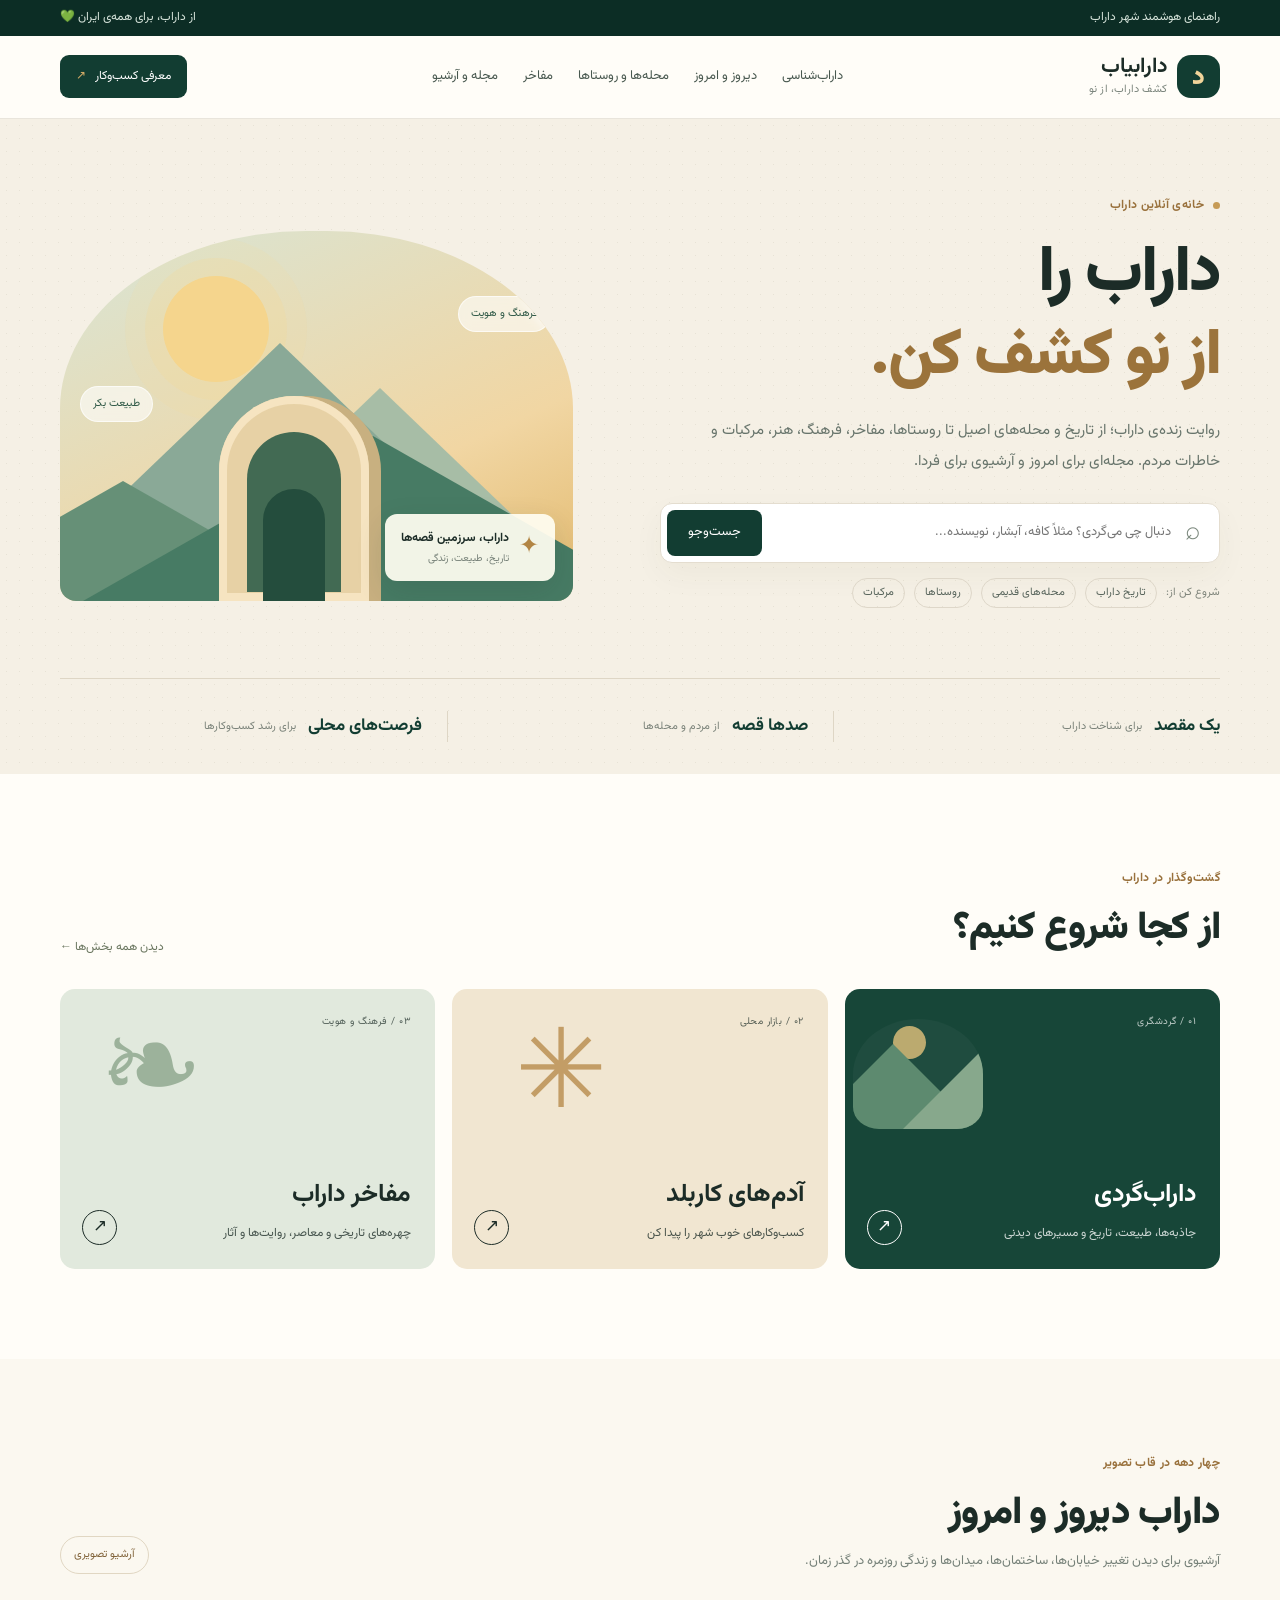
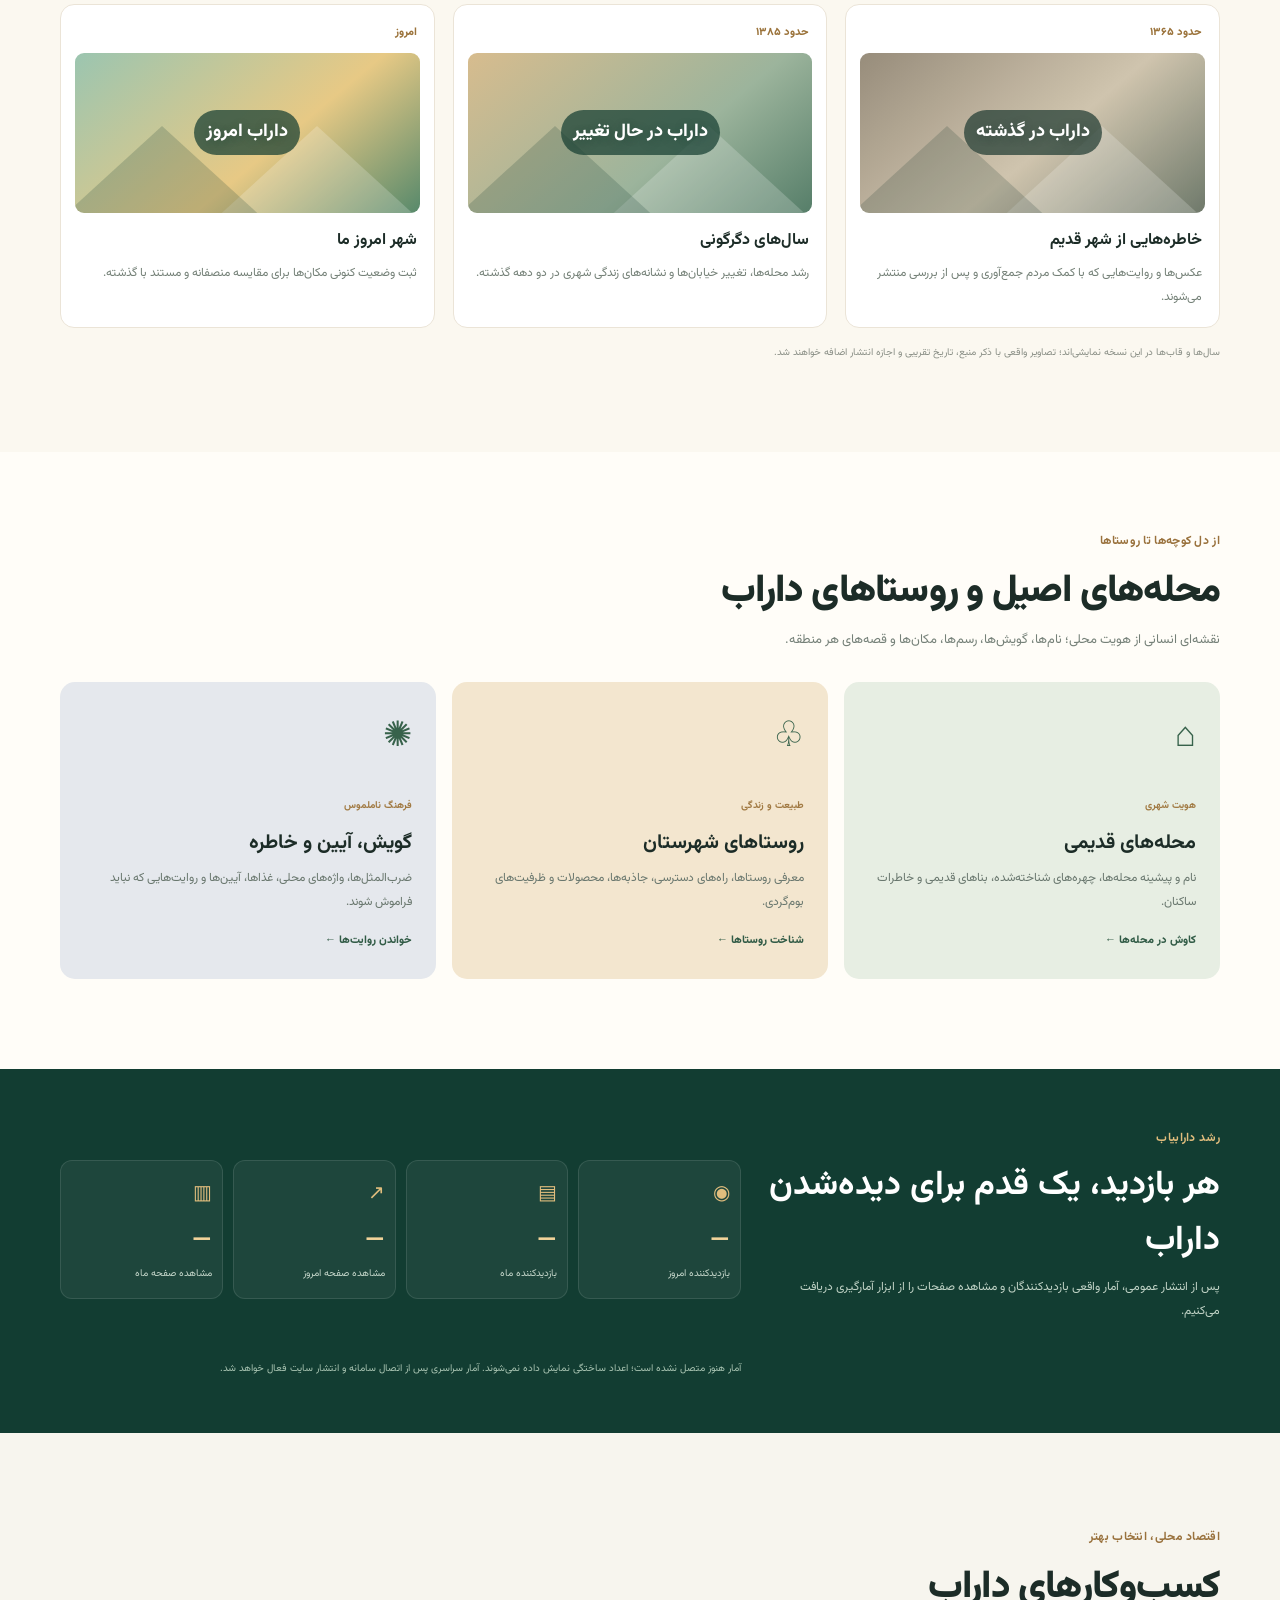
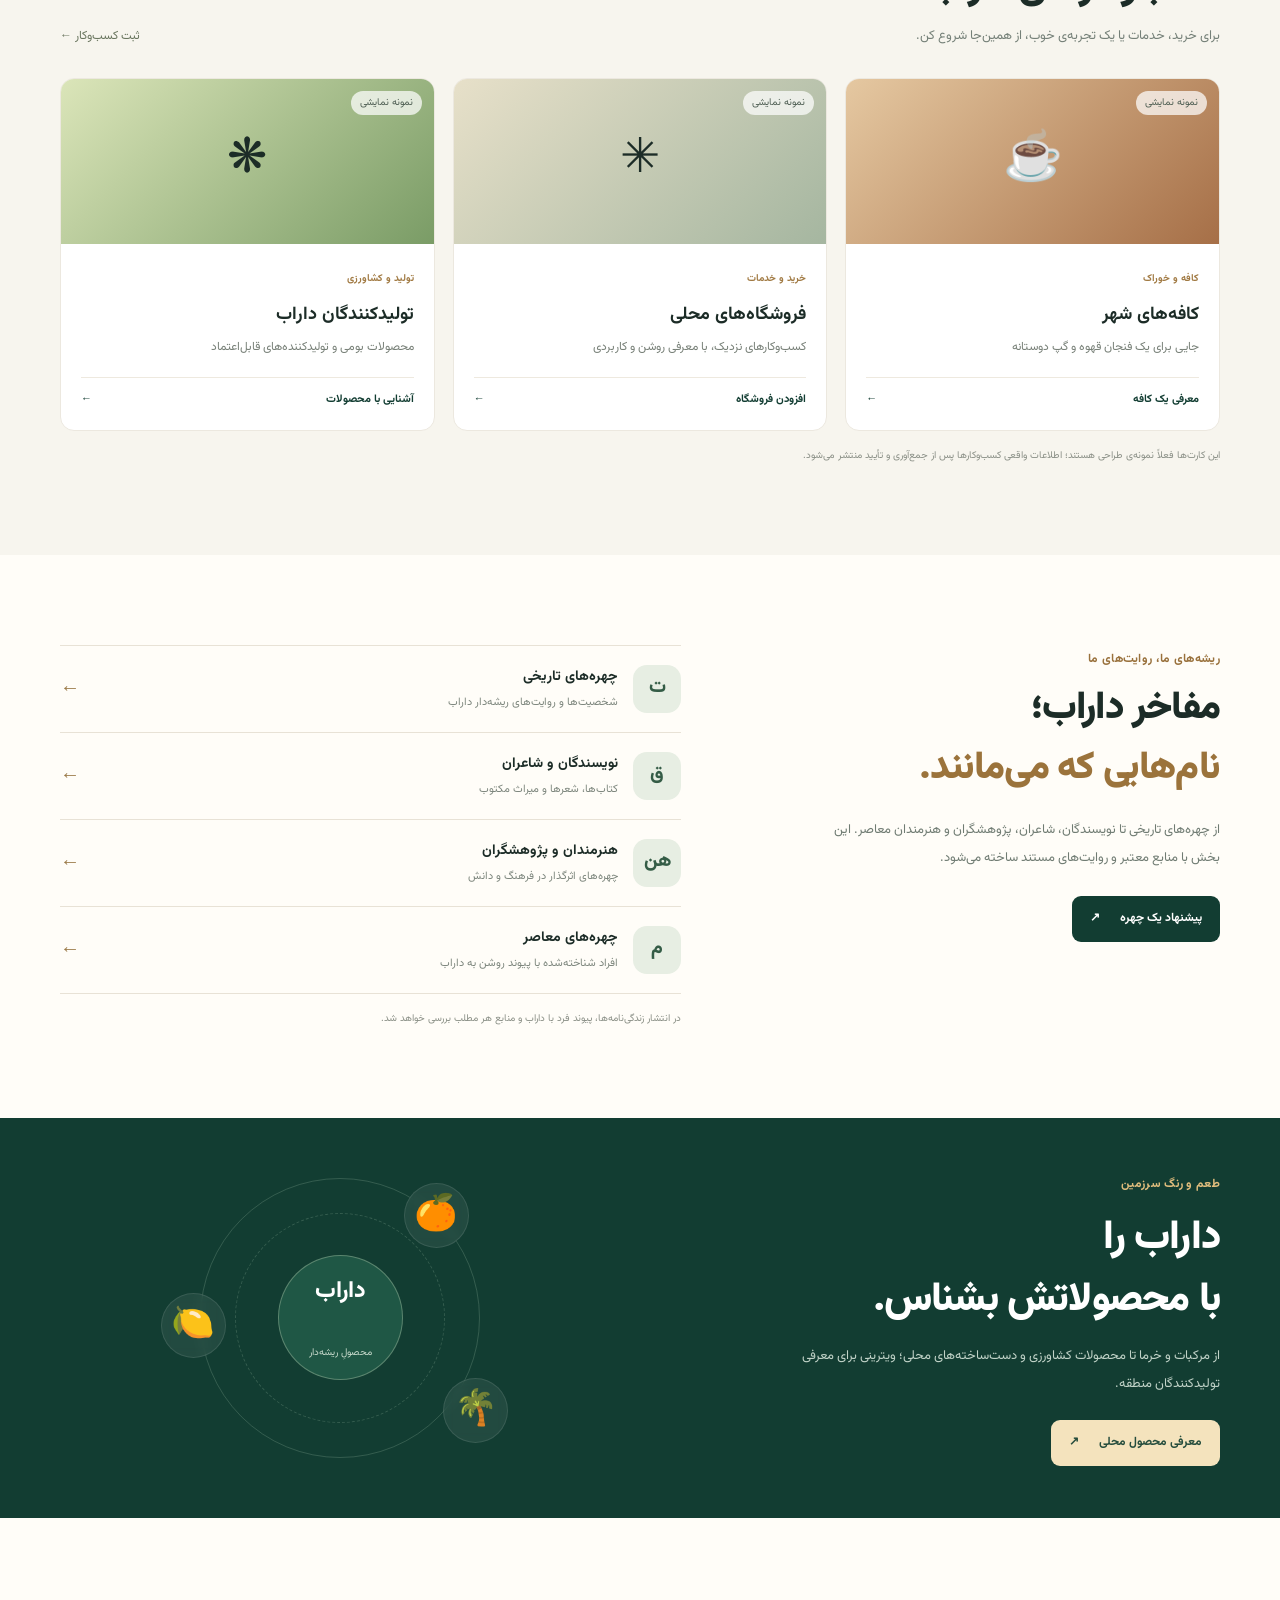
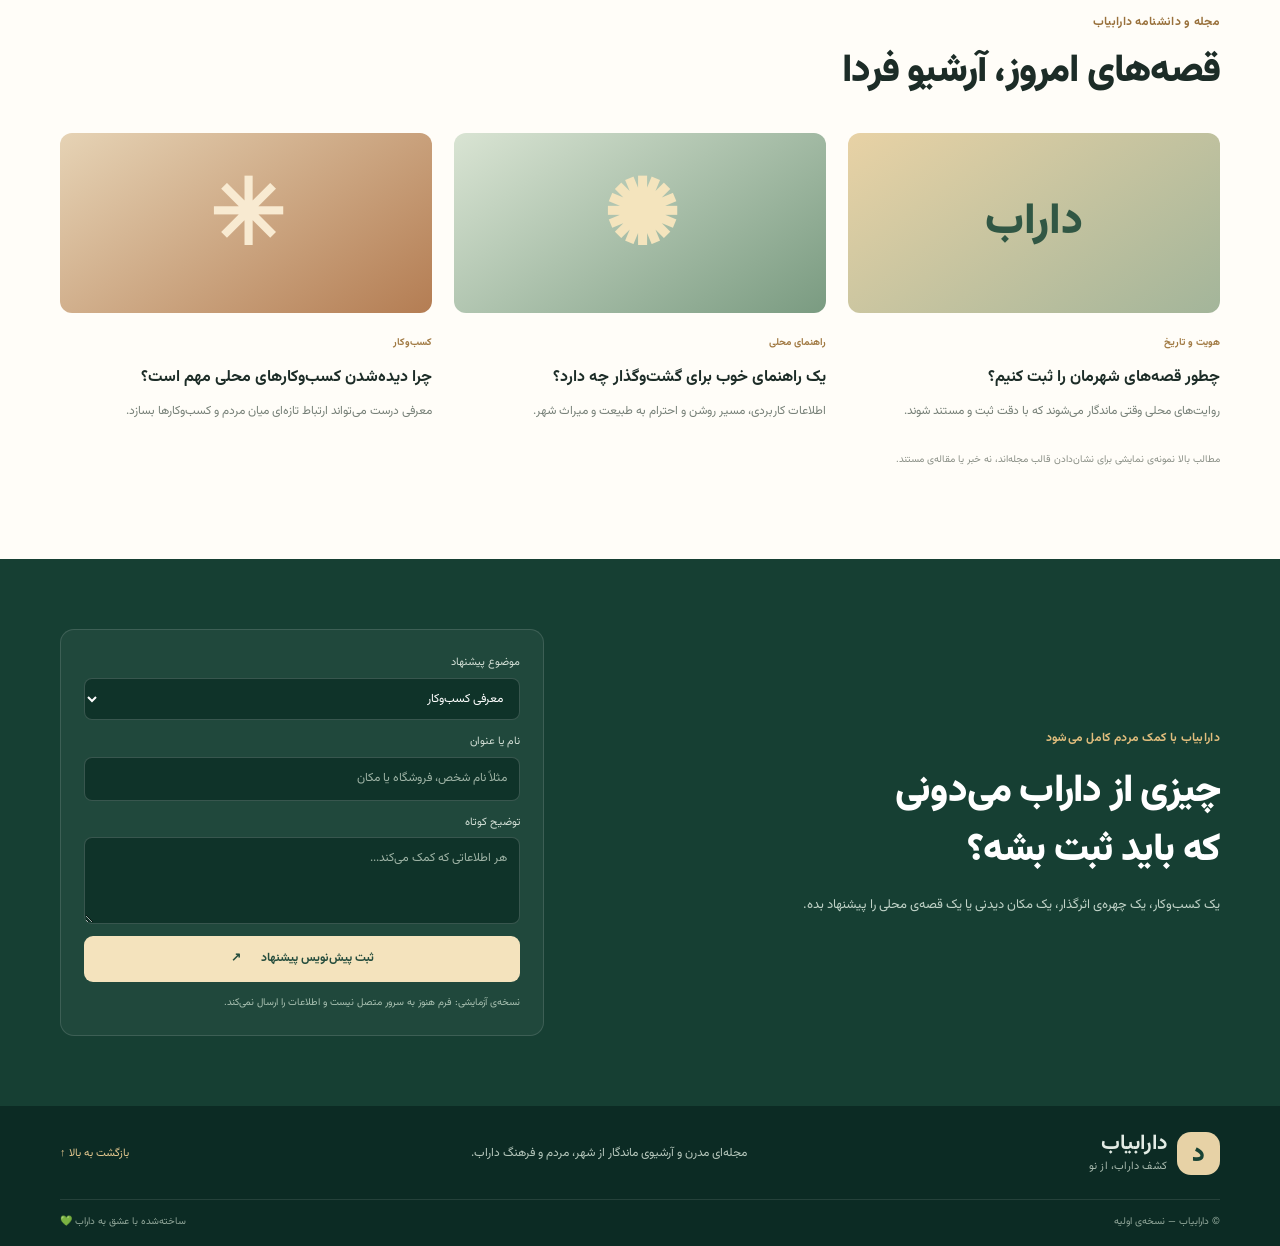
==== index.html @ 22b90865 "Add files via upload" ====
<!doctype html>
<html lang="fa" dir="rtl">
<head>
  <meta charset="utf-8">
  <meta name="viewport" content="width=device-width, initial-scale=1">
  <meta name="theme-color" content="#123d32">
  <meta name="description" content="دارابیاب؛ مجله مدرن و دانشنامه زنده داراب، از تاریخ و محله‌های اصیل تا روستاها، مفاخر، فرهنگ، هنر و محصولات محلی">
  <title>دارابیاب | کشف داراب، از نو</title>
  <link rel="stylesheet" href="styles.css">
</head>
<body>
  <div class="topline"><div class="container topline-inner"><span>راهنمای هوشمند شهر داراب</span><span>از داراب، برای همه‌ی ایران 💚</span></div></div>
  <header class="header">
    <div class="container nav">
      <a class="brand" href="#" aria-label="دارابیاب صفحه اصلی"><span class="brand-mark">د</span><span><b>دارابیاب</b><small>کشف داراب، از نو</small></span></a>
      <button class="menu-toggle" id="menuToggle" aria-label="باز کردن منو">☰</button>
      <nav id="mainNav"><a href="#discover">داراب‌شناسی</a><a href="#history">دیروز و امروز</a><a href="#neighborhoods">محله‌ها و روستاها</a><a href="#figures">مفاخر</a><a href="#magazine">مجله و آرشیو</a></nav>
      <a class="nav-cta" href="#submit">معرفی کسب‌وکار <span>↗</span></a>
    </div>
  </header>

  <main>
    <section class="hero">
      <div class="hero-pattern"></div>
      <div class="container hero-grid">
        <div class="hero-copy">
          <div class="eyebrow"><span class="eyebrow-dot"></span> خانه‌ی آنلاین داراب</div>
          <h1>داراب را<br><em>از نو کشف کن.</em></h1>
          <p class="hero-text">روایت زنده‌ی داراب؛ از تاریخ و محله‌های اصیل تا روستاها، مفاخر، فرهنگ، هنر، مرکبات و خاطرات مردم. مجله‌ای برای امروز و آرشیوی برای فردا.</p>
          <form class="search" id="searchForm">
            <span class="search-icon">⌕</span>
            <input id="searchInput" type="search" placeholder="دنبال چی می‌گردی؟ مثلاً کافه، آبشار، نویسنده..." aria-label="جست‌وجو در دارابیاب">
            <button type="submit">جست‌وجو</button>
          </form>
          <div class="hero-tags"><span>شروع کن از:</span><button data-search="تاریخ">تاریخ داراب</button><button data-search="محله">محله‌های قدیمی</button><button data-search="روستا">روستاها</button><button data-search="مرکبات">مرکبات</button></div>
        </div>
        <div class="hero-art" aria-label="تصویرسازی الهام‌گرفته از طبیعت و معماری داراب">
          <div class="sun"></div><div class="mountain mountain-back"></div><div class="mountain mountain-front"></div>
          <div class="arch"><div class="arch-inner"></div></div>
          <div class="art-label"><span class="label-icon">✦</span><span><b>داراب، سرزمین قصه‌ها</b><small>تاریخ، طبیعت، زندگی</small></span></div>
          <span class="floating f1">فرهنگ و هویت</span><span class="floating f2">طبیعت بکر</span>
        </div>
      </div>
      <div class="container stats">
        <div><b>یک مقصد</b><span>برای شناخت داراب</span></div><div><b>صدها قصه</b><span>از مردم و محله‌ها</span></div><div><b>فرصت‌های محلی</b><span>برای رشد کسب‌وکارها</span></div>
      </div>
    </section>

    <section class="section container" id="discover">
      <div class="section-head"><div><span class="kicker">گشت‌وگذار در داراب</span><h2>از کجا شروع کنیم؟</h2></div><a class="text-link" href="#magazine">دیدن همه بخش‌ها ←</a></div>
      <div class="feature-grid">
        <a class="feature feature-dark" href="#discover"><span class="feature-number">۰۱ / گردشگری</span><div><h3>داراب‌گردی</h3><p>جاذبه‌ها، طبیعت، تاریخ و مسیرهای دیدنی</p><span class="round-arrow">↗</span></div><div class="feature-visual landscape"><span class="sun-mini"></span><i></i><b></b></div></a>
        <a class="feature feature-cream" href="#businesses"><span class="feature-number">۰۲ / بازار محلی</span><div><h3>آدم‌های کاربلد</h3><p>کسب‌وکارهای خوب شهر را پیدا کن</p><span class="round-arrow">↗</span></div><div class="feature-visual shop-visual">✳</div></a>
        <a class="feature feature-sage" href="#figures"><span class="feature-number">۰۳ / فرهنگ و هویت</span><div><h3>مفاخر داراب</h3><p>چهره‌های تاریخی و معاصر، روایت‌ها و آثار</p><span class="round-arrow">↗</span></div><div class="feature-visual book-visual">❧</div></a>
      </div>
    </section>

    <section class="section archive-section" id="history">
      <div class="container">
        <div class="section-head"><div><span class="kicker">چهار دهه در قاب تصویر</span><h2>داراب دیروز و امروز</h2><p class="section-desc">آرشیوی برای دیدن تغییر خیابان‌ها، ساختمان‌ها، میدان‌ها و زندگی روزمره در گذر زمان.</p></div><span class="archive-chip">آرشیو تصویری</span></div>
        <div class="timeline-grid">
          <article class="timeline-card"><div class="timeline-year">حدود ۱۳۶۵</div><div class="timeline-visual old-view"><span>داراب در گذشته</span></div><h3>خاطره‌هایی از شهر قدیم</h3><p>عکس‌ها و روایت‌هایی که با کمک مردم جمع‌آوری و پس از بررسی منتشر می‌شوند.</p></article>
          <article class="timeline-card"><div class="timeline-year">حدود ۱۳۸۵</div><div class="timeline-visual middle-view"><span>داراب در حال تغییر</span></div><h3>سال‌های دگرگونی</h3><p>رشد محله‌ها، تغییر خیابان‌ها و نشانه‌های زندگی شهری در دو دهه گذشته.</p></article>
          <article class="timeline-card"><div class="timeline-year">امروز</div><div class="timeline-visual now-view"><span>داراب امروز</span></div><h3>شهر امروز ما</h3><p>ثبت وضعیت کنونی مکان‌ها برای مقایسه منصفانه و مستند با گذشته.</p></article>
        </div>
        <p class="notice">سال‌ها و قاب‌ها در این نسخه نمایشی‌اند؛ تصاویر واقعی با ذکر منبع، تاریخ تقریبی و اجازه انتشار اضافه خواهند شد.</p>
      </div>
    </section>

    <section class="section container places-section" id="neighborhoods">
      <div class="section-head"><div><span class="kicker">از دل کوچه‌ها تا روستاها</span><h2>محله‌های اصیل و روستاهای داراب</h2><p class="section-desc">نقشه‌ای انسانی از هویت محلی؛ نام‌ها، گویش‌ها، رسم‌ها، مکان‌ها و قصه‌های هر منطقه.</p></div></div>
      <div class="places-grid">
        <article class="place-card place-neighborhood"><span class="place-icon">⌂</span><div><span class="category">هویت شهری</span><h3>محله‌های قدیمی</h3><p>نام و پیشینه محله‌ها، چهره‌های شناخته‌شده، بناهای قدیمی و خاطرات ساکنان.</p><button class="inline-action" data-search="محله">کاوش در محله‌ها ←</button></div></article>
        <article class="place-card place-village"><span class="place-icon">♧</span><div><span class="category">طبیعت و زندگی</span><h3>روستاهای شهرستان</h3><p>معرفی روستاها، راه‌های دسترسی، جاذبه‌ها، محصولات و ظرفیت‌های بوم‌گردی.</p><button class="inline-action" data-search="روستا">شناخت روستاها ←</button></div></article>
        <article class="place-card place-culture"><span class="place-icon">✺</span><div><span class="category">فرهنگ ناملموس</span><h3>گویش، آیین و خاطره</h3><p>ضرب‌المثل‌ها، واژه‌های محلی، غذاها، آیین‌ها و روایت‌هایی که نباید فراموش شوند.</p><button class="inline-action" data-search="فرهنگ">خواندن روایت‌ها ←</button></div></article>
      </div>
    </section>

    <section class="visitor-section" id="siteStats"><div class="container visitor-inner"><div><span class="kicker light">رشد دارابیاب</span><h2>هر بازدید، یک قدم برای دیده‌شدن داراب</h2><p>پس از انتشار عمومی، آمار واقعی بازدیدکنندگان و مشاهده صفحات را از ابزار آمارگیری دریافت می‌کنیم.</p></div><div class="visitor-metrics"><div><span class="metric-icon">◉</span><b>—</b><small>بازدیدکننده امروز</small></div><div><span class="metric-icon">▤</span><b>—</b><small>بازدیدکننده ماه</small></div><div><span class="metric-icon">↗</span><b>—</b><small>مشاهده صفحه امروز</small></div><div><span class="metric-icon">▥</span><b>—</b><small>مشاهده صفحه ماه</small></div></div><p class="stats-note">آمار هنوز متصل نشده است؛ اعداد ساختگی نمایش داده نمی‌شوند. آمار سراسری پس از اتصال سامانه و انتشار سایت فعال خواهد شد.</p></div></section>

    <section class="section business-section" id="businesses">
      <div class="container">
        <div class="section-head"><div><span class="kicker">اقتصاد محلی، انتخاب بهتر</span><h2>کسب‌وکارهای داراب</h2><p class="section-desc">برای خرید، خدمات یا یک تجربه‌ی خوب، از همین‌جا شروع کن.</p></div><a class="text-link" href="#submit">ثبت کسب‌وکار ←</a></div>
        <div class="business-grid" id="businessGrid">
          <article class="business-card" data-keywords="کافه قهوه خوراکی کسب و کار"><div class="business-cover cover-coffee"><span>☕</span><small>نمونه نمایشی</small></div><div class="business-info"><span class="category">کافه و خوراک</span><h3>کافه‌های شهر</h3><p>جایی برای یک فنجان قهوه و گپ دوستانه</p><a href="#submit">معرفی یک کافه <span>←</span></a></div></article>
          <article class="business-card" data-keywords="فروشگاه خرید خدمات کسب و کار"><div class="business-cover cover-market"><span>✳</span><small>نمونه نمایشی</small></div><div class="business-info"><span class="category">خرید و خدمات</span><h3>فروشگاه‌های محلی</h3><p>کسب‌وکارهای نزدیک، با معرفی روشن و کاربردی</p><a href="#submit">افزودن فروشگاه <span>←</span></a></div></article>
          <article class="business-card" data-keywords="کشاورزی محصولات محلی خرما مرکبات"><div class="business-cover cover-farm"><span>❋</span><small>نمونه نمایشی</small></div><div class="business-info"><span class="category">تولید و کشاورزی</span><h3>تولیدکنندگان داراب</h3><p>محصولات بومی و تولیدکننده‌های قابل‌اعتماد</p><a href="#products">آشنایی با محصولات <span>←</span></a></div></article>
        </div>
        <p class="notice">این کارت‌ها فعلاً نمونه‌ی طراحی هستند؛ اطلاعات واقعی کسب‌وکارها پس از جمع‌آوری و تأیید منتشر می‌شود.</p>
      </div>
    </section>

    <section class="section container figures-section" id="figures">
      <div class="figures-intro"><span class="kicker">ریشه‌های ما، روایت‌های ما</span><h2>مفاخر داراب؛<br><em>نام‌هایی که می‌مانند.</em></h2><p>از چهره‌های تاریخی تا نویسندگان، شاعران، پژوهشگران و هنرمندان معاصر. این بخش با منابع معتبر و روایت‌های مستند ساخته می‌شود.</p><a class="button button-dark" href="#submit">پیشنهاد یک چهره <span>↗</span></a></div>
      <div class="figure-list">
        <div class="figure-row"><span class="figure-symbol">ت</span><div><b>چهره‌های تاریخی</b><small>شخصیت‌ها و روایت‌های ریشه‌دار داراب</small></div><span class="row-arrow">←</span></div>
        <div class="figure-row"><span class="figure-symbol">ق</span><div><b>نویسندگان و شاعران</b><small>کتاب‌ها، شعرها و میراث مکتوب</small></div><span class="row-arrow">←</span></div>
        <div class="figure-row"><span class="figure-symbol">هن</span><div><b>هنرمندان و پژوهشگران</b><small>چهره‌های اثرگذار در فرهنگ و دانش</small></div><span class="row-arrow">←</span></div>
        <div class="figure-row"><span class="figure-symbol">م</span><div><b>چهره‌های معاصر</b><small>افراد شناخته‌شده با پیوند روشن به داراب</small></div><span class="row-arrow">←</span></div>
        <p class="notice">در انتشار زندگی‌نامه‌ها، پیوند فرد با داراب و منابع هر مطلب بررسی خواهد شد.</p>
      </div>
    </section>

    <section class="local-products" id="products"><div class="container products-inner"><div><span class="kicker light">طعم و رنگ سرزمین</span><h2>داراب را<br>با محصولاتش بشناس.</h2><p>از مرکبات و خرما تا محصولات کشاورزی و دست‌ساخته‌های محلی؛ ویترینی برای معرفی تولیدکنندگان منطقه.</p><a class="button button-light" href="#submit">معرفی محصول محلی <span>↗</span></a></div><div class="product-orbit"><div class="orbit orbit1"></div><div class="orbit orbit2"></div><span class="fruit fruit1">🍊</span><span class="fruit fruit2">🌴</span><span class="fruit fruit3">🍋</span><span class="orbit-center">داراب<br><small>محصولِ ریشه‌دار</small></span></div></div></section>

    <section class="section container magazine" id="magazine"><div class="section-head"><div><span class="kicker">مجله و دانشنامه دارابیاب</span><h2>قصه‌های امروز، آرشیو فردا</h2></div></div><div class="magazine-grid"><article><div class="magazine-art art-one">داراب</div><span class="category">هویت و تاریخ</span><h3>چطور قصه‌های شهرمان را ثبت کنیم؟</h3><p>روایت‌های محلی وقتی ماندگار می‌شوند که با دقت ثبت و مستند شوند.</p></article><article><div class="magazine-art art-two">✺</div><span class="category">راهنمای محلی</span><h3>یک راهنمای خوب برای گشت‌وگذار چه دارد؟</h3><p>اطلاعات کاربردی، مسیر روشن و احترام به طبیعت و میراث شهر.</p></article><article><div class="magazine-art art-three">✳</div><span class="category">کسب‌وکار</span><h3>چرا دیده‌شدن کسب‌وکارهای محلی مهم است؟</h3><p>معرفی درست می‌تواند ارتباط تازه‌ای میان مردم و کسب‌وکارها بسازد.</p></article></div><p class="notice">مطالب بالا نمونه‌ی نمایشی برای نشان‌دادن قالب مجله‌اند، نه خبر یا مقاله‌ی مستند.</p></section>

    <section class="submit-section" id="submit"><div class="container submit-inner"><div><span class="kicker light">دارابیاب با کمک مردم کامل می‌شود</span><h2>چیزی از داراب می‌دونی<br>که باید ثبت بشه؟</h2><p>یک کسب‌وکار، یک چهره‌ی اثرگذار، یک مکان دیدنی یا یک قصه‌ی محلی را پیشنهاد بده.</p></div><form id="suggestForm" class="suggest-form"><label>موضوع پیشنهاد<select id="suggestType"><option>معرفی کسب‌وکار</option><option>معرفی چهره یا شخصیت</option><option>محله یا روستا</option><option>عکس قدیمی یا خاطره</option><option>اثر فرهنگی یا هنری</option><option>مکان دیدنی</option><option>محصول محلی</option><option>پیشنهاد مقاله</option></select></label><label>نام یا عنوان<input id="suggestName" required placeholder="مثلاً نام شخص، فروشگاه یا مکان"></label><label>توضیح کوتاه<textarea id="suggestDetails" rows="3" placeholder="هر اطلاعاتی که کمک می‌کند..."></textarea></label><button type="submit" class="button button-light">ثبت پیش‌نویس پیشنهاد <span>↗</span></button><small>نسخه‌ی آزمایشی: فرم هنوز به سرور متصل نیست و اطلاعات را ارسال نمی‌کند.</small></form></div></section>
  </main>

  <footer class="footer"><div class="container footer-top"><a class="brand brand-footer" href="#"><span class="brand-mark">د</span><span><b>دارابیاب</b><small>کشف داراب، از نو</small></span></a><p>مجله‌ای مدرن و آرشیوی ماندگار از شهر، مردم و فرهنگ داراب.</p><a href="#top" class="back-top">بازگشت به بالا ↑</a></div><div class="container footer-bottom"><span>© دارابیاب — نسخه‌ی اولیه</span><span>ساخته‌شده با عشق به داراب 💚</span></div></footer>
  <div class="toast" id="toast" role="status" aria-live="polite"></div>
  <script src="app.js"></script>
</body>
</html>
---- styles.css ----
@import url('https://fonts.googleapis.com/css2?family=Vazirmatn:wght@400;500;600;700;800;900&display=swap');
:root{--green:#123d32;--green2:#1d5746;--cream:#f5f0e5;--paper:#fffdf8;--gold:#d6ad67;--ink:#1c2c27;--muted:#6f7b74;--line:#e8e2d6;--sage:#dce7d9}
*{box-sizing:border-box}html{scroll-behavior:smooth;scroll-padding-top:90px}body{margin:0;background:var(--paper);color:var(--ink);font-family:"Vazirmatn",Tahoma,sans-serif;line-height:1.8}a{color:inherit;text-decoration:none}button,input,textarea,select{font:inherit}.container{width:min(1160px,calc(100% - 40px));margin-inline:auto}.topline{background:#0c2d25;color:#d8e5dc;font-size:12px}.topline-inner{display:flex;justify-content:space-between;padding:7px 0}.header{position:sticky;top:0;z-index:20;background:#fffdf8ed;backdrop-filter:blur(14px);border-bottom:1px solid #e9e5dc}.nav{height:82px;display:flex;align-items:center;justify-content:space-between;gap:26px}.brand{display:flex;align-items:center;gap:10px;flex-shrink:0}.brand-mark{display:grid;place-items:center;width:43px;height:43px;border-radius:14px;background:var(--green);color:#f1d49a;font-size:25px;font-weight:900}.brand b{display:block;font-size:21px;line-height:1.25}.brand small{display:block;color:#7b857d;font-size:11px;letter-spacing:.2px}.nav nav{display:flex;gap:25px;font-size:13px;color:#48584f}.nav nav a:hover,.text-link:hover{color:#a87936}.nav-cta{background:var(--green);color:white;padding:11px 16px;border-radius:9px;font-size:12px;white-space:nowrap}.nav-cta span{color:var(--gold);margin-right:6px}.menu-toggle{display:none;border:0;background:none;font-size:25px;color:var(--green)}
.hero{position:relative;overflow:hidden;background:var(--cream);padding:76px 0 0}.hero-pattern{position:absolute;inset:0;opacity:.18;background-image:radial-gradient(#a9a18b .7px,transparent .7px);background-size:13px 13px;pointer-events:none}.hero-grid{position:relative;display:grid;grid-template-columns:1fr .88fr;align-items:center;gap:64px;min-height:390px}.hero-copy{padding-bottom:30px}.eyebrow,.kicker{font-size:12px;font-weight:700;color:#99713c;letter-spacing:.3px}.eyebrow{display:flex;align-items:center;gap:9px}.eyebrow-dot{width:7px;height:7px;background:#c69b56;border-radius:50%}h1,h2,h3,p{margin-top:0}h1{font-size:clamp(42px,5vw,67px);line-height:1.3;letter-spacing:-2px;margin:17px 0 15px;font-weight:900}h1 em,h2 em{font-style:normal;color:#9b733b}.hero-text{max-width:520px;color:#68756c;font-size:15px;line-height:2.1;margin-bottom:25px}.search{display:flex;align-items:center;background:white;border:1px solid #e4ddcf;border-radius:12px;padding:6px;max-width:560px;box-shadow:0 12px 32px #493b1b0b}.search-icon{font-size:26px;color:#7b887d;padding:0 12px}.search input{border:0;outline:0;min-width:0;flex:1;background:transparent;font-size:13px}.search button{border:0;border-radius:8px;padding:11px 21px;background:var(--green);color:white;font-size:13px;cursor:pointer}.hero-tags{display:flex;align-items:center;gap:9px;margin-top:15px;font-size:11px;color:#7e847a;flex-wrap:wrap}.hero-tags button{border:1px solid #ded7c9;border-radius:20px;background:transparent;padding:4px 10px;color:#57645b;cursor:pointer}.hero-art{height:370px;position:relative;overflow:hidden;border-radius:48% 48% 16px 16px;background:linear-gradient(155deg,#d8e5d6 0%,#f1d6a3 66%,#e2b96d 100%)}.sun{position:absolute;width:106px;height:106px;border-radius:50%;background:#f5d58d;top:45px;left:20%;box-shadow:0 0 0 18px #f5d58d38,0 0 0 38px #f5d58d20}.mountain{position:absolute;bottom:0;width:0;height:0;border-style:solid}.mountain-back{border-width:0 240px 230px 240px;border-color:transparent transparent #8aa997 transparent;left:-20px;bottom:28px;filter:drop-shadow(100px 45px 0 #a7bda6)}.mountain-front{border-width:0 290px 165px 290px;border-color:transparent transparent #477b64 transparent;right:-90px;bottom:0;filter:drop-shadow(-250px 45px 0 #669077)}.arch{position:absolute;bottom:0;left:31%;width:150px;height:205px;background:#e7d1a5;border-radius:80px 80px 0 0;box-shadow:inset 0 0 0 8px #f6e4c1,12px 0 0 #c8b080}.arch:before{content:"";position:absolute;top:36px;left:28px;width:94px;height:160px;border-radius:55px 55px 0 0;background:#426a53}.arch-inner{position:absolute;bottom:0;left:44px;width:62px;height:112px;background:#244d3d;border-radius:35px 35px 0 0}.art-label{position:absolute;bottom:20px;right:18px;display:flex;align-items:center;gap:10px;background:#fffdf2ed;padding:12px 16px;border-radius:12px;box-shadow:0 10px 30px #17382a22}.label-icon{color:#b28544;font-size:24px}.art-label b,.art-label small{display:block}.art-label b{font-size:12px}.art-label small{font-size:10px;color:#768078}.floating{position:absolute;border:1px solid #ffffffa8;background:#fff9;padding:7px 12px;border-radius:30px;font-size:11px;color:#315a48;backdrop-filter:blur(6px)}.f1{top:65px;right:22px}.f2{top:155px;left:20px}.stats{position:relative;display:grid;grid-template-columns:repeat(3,1fr);padding:32px 0;margin-top:40px;border-top:1px solid #ded6c5}.stats div{display:flex;align-items:center;gap:12px;padding:0 25px;border-left:1px solid #ded6c5}.stats div:first-child{padding-right:0}.stats div:last-child{border:0}.stats b{font-size:17px;color:var(--green)}.stats span{font-size:11px;color:#7a8279}
.section{padding-top:90px;padding-bottom:90px}.section-head{display:flex;align-items:end;justify-content:space-between;gap:20px;margin-bottom:30px}.section-head h2,.figures-intro h2,.local-products h2,.submit-inner h2{font-size:clamp(27px,3vw,39px);line-height:1.55;letter-spacing:-.8px;margin:7px 0 0;font-weight:900}.text-link{font-size:12px;color:#6a765f;white-space:nowrap}.feature-grid{display:grid;grid-template-columns:repeat(3,1fr);gap:17px}.feature{position:relative;min-height:280px;border-radius:15px;padding:24px;overflow:hidden;display:flex;flex-direction:column;justify-content:space-between}.feature-dark{background:#174638;color:#fff}.feature-cream{background:#f1e6d1}.feature-sage{background:#e1e9dd}.feature-number{font-size:10px;letter-spacing:.5px;opacity:.72}.feature h3{font-size:25px;margin:0 0 6px}.feature p{font-size:12px;opacity:.78;margin:0;max-width:220px}.round-arrow{position:absolute;left:22px;bottom:24px;width:35px;height:35px;display:grid;place-items:center;border-radius:50%;border:1px solid currentColor;font-size:17px}.feature-visual{position:absolute;left:8px;top:30px;width:130px;height:110px;opacity:.8}.landscape{background:#ffffff0b;border-radius:50% 50% 20% 20%;overflow:hidden}.sun-mini{position:absolute;top:7px;left:40px;width:33px;height:33px;border-radius:50%;background:#e5c47d}.landscape i,.landscape b{position:absolute;bottom:-5px;width:0;height:0;border-style:solid;border-width:0 90px 90px;border-color:transparent transparent #6f9c7d}.landscape b{left:45px;border-bottom-color:#a3c1a1}.shop-visual{font-size:110px;color:#b88c4c;top:-8px;left:25px}.book-visual{font-size:125px;color:#8ca58b;top:-24px;left:14px}
.business-section{background:#f7f5ee}.section-desc{font-size:13px;color:#758078;margin:6px 0 0}.business-grid{display:grid;grid-template-columns:repeat(3,1fr);gap:18px}.business-card{background:white;border:1px solid #ece8df;border-radius:14px;overflow:hidden;transition:transform .2s,box-shadow .2s}.business-card:hover{transform:translateY(-4px);box-shadow:0 14px 35px #203c2910}.business-cover{height:165px;display:grid;place-items:center;position:relative;font-size:48px}.business-cover small{position:absolute;top:12px;right:12px;font-size:10px;background:#ffffffb8;border-radius:20px;padding:3px 9px;color:#4e5e53}.cover-coffee{background:linear-gradient(135deg,#e5c8a1,#a66f47)}.cover-market{background:linear-gradient(135deg,#e7e0c9,#a5b6a0)}.cover-farm{background:linear-gradient(135deg,#dbe5b9,#7a9c66)}.business-info{padding:20px}.category{font-size:10px;color:#a17a43;font-weight:700}.business-info h3{font-size:18px;margin:6px 0}.business-info p{font-size:12px;color:#788078;margin-bottom:18px}.business-info a{display:flex;justify-content:space-between;border-top:1px solid #eee9df;padding-top:12px;font-size:11px;color:var(--green);font-weight:700}.notice{font-size:10px;color:#8a8f86;margin:16px 0 0}
.figures-section{display:grid;grid-template-columns:.85fr 1.15fr;gap:80px;align-items:start}.figures-intro h2{margin-bottom:18px}.figures-intro p{font-size:13px;color:#707c73;line-height:2.1;max-width:400px;margin-bottom:24px}.button{display:inline-flex;justify-content:center;align-items:center;gap:20px;border:0;border-radius:9px;padding:12px 18px;font-size:12px;font-weight:700;cursor:pointer}.button-dark{background:var(--green);color:white}.button-light{background:#f4e3bd;color:#254d3d}.figure-list{border-top:1px solid var(--line)}.figure-row{display:flex;align-items:center;gap:15px;padding:19px 0;border-bottom:1px solid var(--line)}.figure-symbol{width:48px;height:48px;flex-shrink:0;display:grid;place-items:center;border-radius:14px;background:#e7eee3;color:#345c46;font-size:19px;font-weight:800}.figure-row div{flex:1}.figure-row b,.figure-row small{display:block}.figure-row b{font-size:14px}.figure-row small{font-size:11px;color:#7d867d;margin-top:3px}.row-arrow{color:#9a7947;font-size:20px}
.local-products{background:var(--green);color:white;overflow:hidden}.products-inner{min-height:390px;display:grid;grid-template-columns:1fr 1fr;align-items:center;gap:40px;padding-top:45px;padding-bottom:45px}.kicker.light{color:#e0bd7d}.local-products h2{font-size:40px;margin:9px 0 12px}.local-products p,.submit-inner>div p{max-width:430px;color:#c1d3c8;font-size:13px;line-height:2.1;margin-bottom:22px}.product-orbit{height:310px;position:relative;display:grid;place-items:center}.orbit{position:absolute;border:1px solid #91b29a45;border-radius:50%;width:280px;height:280px}.orbit2{width:210px;height:210px;border-style:dashed}.orbit-center{display:grid;place-items:center;text-align:center;width:125px;height:125px;border-radius:50%;background:#1f5745;border:1px solid #9ab59c7d;font-size:23px;font-weight:800;line-height:1.4}.orbit-center small{font-size:10px;font-weight:400;color:#c5d8ca}.fruit{position:absolute;display:grid;place-items:center;width:65px;height:65px;border-radius:50%;background:#ffffff12;border:1px solid #ffffff1a;font-size:35px;backdrop-filter:blur(5px)}.fruit1{top:20px;right:27%}.fruit2{bottom:30px;right:20%}.fruit3{left:18%;top:42%}
.magazine-grid{display:grid;grid-template-columns:repeat(3,1fr);gap:22px}.magazine-grid article h3{font-size:16px;margin:7px 0}.magazine-grid article p{font-size:12px;color:#778078;line-height:2}.magazine-art{height:180px;border-radius:12px;margin-bottom:15px;display:grid;place-items:center;font-size:43px;font-weight:900}.art-one{background:linear-gradient(145deg,#e8d2a5,#a3b59a);color:#315744}.art-two{background:linear-gradient(145deg,#d9e4d3,#7a9b81);color:#f4e4bd;font-size:90px}.art-three{background:linear-gradient(145deg,#e6d3b5,#b47d53);color:#f8ead1;font-size:90px}
.submit-section{background:#163f33;color:white;padding:70px 0}.submit-inner{display:grid;grid-template-columns:1fr .8fr;gap:70px;align-items:center}.submit-inner h2{margin:10px 0}.suggest-form{background:#ffffff0c;border:1px solid #ffffff20;padding:23px;border-radius:14px;display:grid;gap:12px}.suggest-form label{font-size:11px;color:#d4e0d7;display:grid;gap:5px}.suggest-form input,.suggest-form textarea,.suggest-form select{width:100%;border:1px solid #ffffff2c;background:#0f3329;color:white;border-radius:8px;padding:10px 12px;outline:none;font-size:12px}.suggest-form select option{color:#222}.suggest-form input::placeholder,.suggest-form textarea::placeholder{color:#9eb3a5}.suggest-form small{font-size:10px;color:#a9c1b2}
.footer{background:#0c2b24;color:#e3ece5;padding:25px 0 15px}.footer-top{display:flex;align-items:center;justify-content:space-between;gap:20px;padding-bottom:22px}.brand-footer .brand-mark{background:#e7d2a6;color:#174234}.brand-footer small{color:#a7b9ad}.footer-top p{font-size:12px;color:#b6c7bc;margin:0}.back-top{font-size:11px;color:#e5c88f}.footer-bottom{display:flex;justify-content:space-between;border-top:1px solid #ffffff1a;padding-top:13px;color:#91a79a;font-size:10px}
.toast{position:fixed;bottom:22px;left:50%;transform:translate(-50%,20px);background:#f4e3bd;color:#183d31;padding:12px 18px;border-radius:10px;box-shadow:0 8px 30px #0002;font-size:12px;opacity:0;pointer-events:none;transition:.25s;z-index:40;max-width:calc(100% - 30px);text-align:center}.toast.show{opacity:1;transform:translate(-50%,0)}
@media(max-width:900px){.nav nav{gap:13px;font-size:11px}.nav-cta{display:none}.hero-grid{gap:28px}.hero-art{height:320px}.figures-section{gap:40px}.submit-inner{gap:30px}}
@media(max-width:700px){.container{width:min(100% - 30px,540px)}.topline-inner span:last-child{display:none}.nav{height:70px}.menu-toggle{display:block;order:3}.nav nav{display:none;position:absolute;top:70px;right:0;left:0;padding:18px 25px;background:#fffdf8;box-shadow:0 12px 18px #0001;flex-direction:column;gap:14px}.nav nav.open{display:flex}.hero{padding-top:40px}.hero-grid{grid-template-columns:1fr;gap:24px}.hero-copy{padding-bottom:0}.hero-art{height:280px;max-width:420px;width:100%;margin:auto}.hero-text{font-size:13px}.search button{padding:10px 13px}.stats{margin-top:28px;padding:20px 0;gap:8px}.stats div{display:block;padding:0 10px}.stats b{font-size:13px;display:block}.stats span{font-size:9px}.section{padding-top:60px;padding-bottom:60px}.section-head{align-items:start}.section-head h2{font-size:26px}.feature-grid,.business-grid,.magazine-grid{grid-template-columns:1fr}.feature{min-height:230px}.feature-visual{left:20px}.business-cover{height:145px}.figures-section{grid-template-columns:1fr;gap:35px}.figures-intro h2{font-size:31px}.products-inner{grid-template-columns:1fr;gap:10px;padding-top:55px;padding-bottom:35px}.local-products h2{font-size:34px}.product-orbit{height:270px}.orbit{width:245px;height:245px}.orbit2{width:180px;height:180px}.submit-inner{grid-template-columns:1fr;gap:22px}.submit-section{padding:55px 0}.footer-top{align-items:flex-start;flex-wrap:wrap}.footer-top p{order:3;width:100%}.footer-bottom{gap:10px;flex-wrap:wrap}.magazine-art{height:160px}}
@media(prefers-reduced-motion:reduce){html{scroll-behavior:auto}*{transition:none!important}}

/* Archive + local identity additions */
.archive-section{background:#fbf8f0}.archive-chip{font-size:11px;padding:8px 13px;border:1px solid #e1d7c3;border-radius:30px;color:#80633a;white-space:nowrap}.timeline-grid{display:grid;grid-template-columns:repeat(3,1fr);gap:18px}.timeline-card{position:relative;background:#fff;border:1px solid #ebe4d7;border-radius:14px;padding:14px;overflow:hidden}.timeline-year{font-size:11px;font-weight:800;color:#9b733b;margin:4px 3px 10px}.timeline-visual{height:160px;border-radius:9px;display:grid;place-items:center;color:#fff;font-size:18px;font-weight:800;position:relative;overflow:hidden;text-shadow:0 2px 8px #163f3366}.timeline-visual:before,.timeline-visual:after{content:"";position:absolute;bottom:-18px;width:0;height:0;border-style:solid;border-width:0 115px 105px;border-color:transparent transparent #fff5;opacity:.6}.timeline-visual:before{right:-12px}.timeline-visual:after{left:-28px;border-bottom-color:#173f3355}.timeline-visual span{position:relative;z-index:1;background:#173f33b8;padding:6px 12px;border-radius:25px}.old-view{background:linear-gradient(140deg,#9c8c71,#d5c4a1 55%,#6b7b65);filter:saturate(.65)}.middle-view{background:linear-gradient(140deg,#d7bc8e,#9cb49c 60%,#567e69)}.now-view{background:linear-gradient(140deg,#9bc5b0,#e7c985 58%,#57896b)}.timeline-card h3{font-size:16px;margin:14px 3px 6px}.timeline-card p{font-size:12px;color:#748077;line-height:2;margin:0 3px 4px}.places-section{padding-top:75px}.places-grid{display:grid;grid-template-columns:repeat(3,1fr);gap:16px}.place-card{border-radius:15px;padding:24px;min-height:230px;display:flex;flex-direction:column;justify-content:space-between;gap:22px}.place-neighborhood{background:#e7eee3}.place-village{background:#f3e6cf}.place-culture{background:#e5e8ed}.place-icon{font-size:35px;color:#37624b}.place-card h3{font-size:20px;margin:5px 0}.place-card p{font-size:12px;color:#69776e;line-height:2;margin:0 0 12px}.inline-action{border:0;background:transparent;padding:0;color:#315b46;font-size:11px;font-weight:800;cursor:pointer}.visitor-section{background:#123d32;color:#fff;padding:55px 0}.visitor-inner{display:grid;grid-template-columns:.8fr 1.2fr;gap:25px;align-items:center}.visitor-inner h2{font-size:clamp(24px,3vw,34px);line-height:1.6;margin:7px 0}.visitor-inner>div:first-child p{font-size:12px;line-height:2;color:#c0d3c6;max-width:420px}.visitor-metrics{display:grid;grid-template-columns:repeat(4,1fr);gap:10px}.visitor-metrics>div{background:#ffffff0d;border:1px solid #ffffff1b;border-radius:12px;padding:15px 10px;display:flex;flex-direction:column;gap:4px;min-height:115px}.metric-icon{color:#e0bd7d;font-size:20px}.visitor-metrics b{font-size:25px;color:#f2d49a}.visitor-metrics small{font-size:10px;color:#c6d7cb}.stats-note{grid-column:2;font-size:10px;color:#a9c4b2;margin:0}.hero-tags button,.inline-action{cursor:pointer}
@media(max-width:700px){.timeline-grid,.places-grid{grid-template-columns:1fr}.timeline-visual{height:145px}.visitor-inner{grid-template-columns:1fr;gap:18px}.visitor-metrics{grid-template-columns:repeat(2,1fr)}.stats-note{grid-column:1}.archive-chip{display:none}.place-card{min-height:190px}}
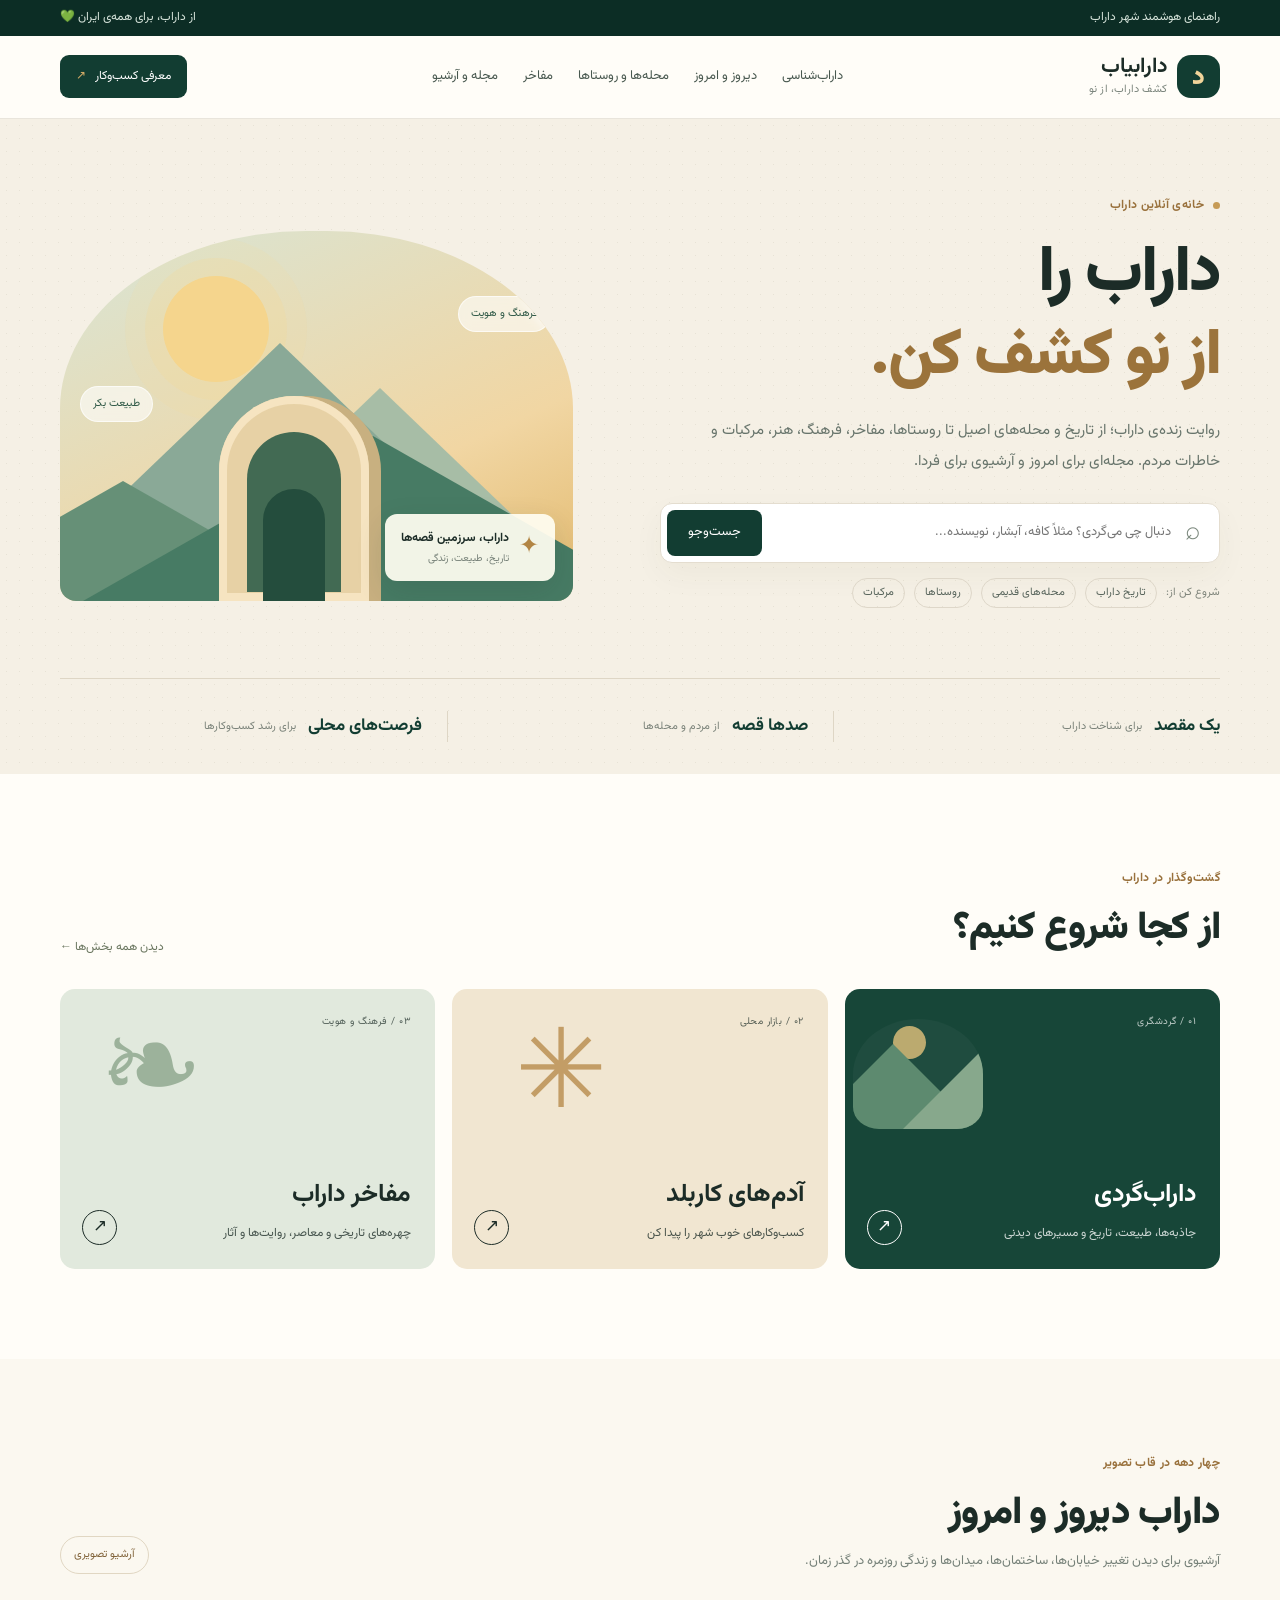
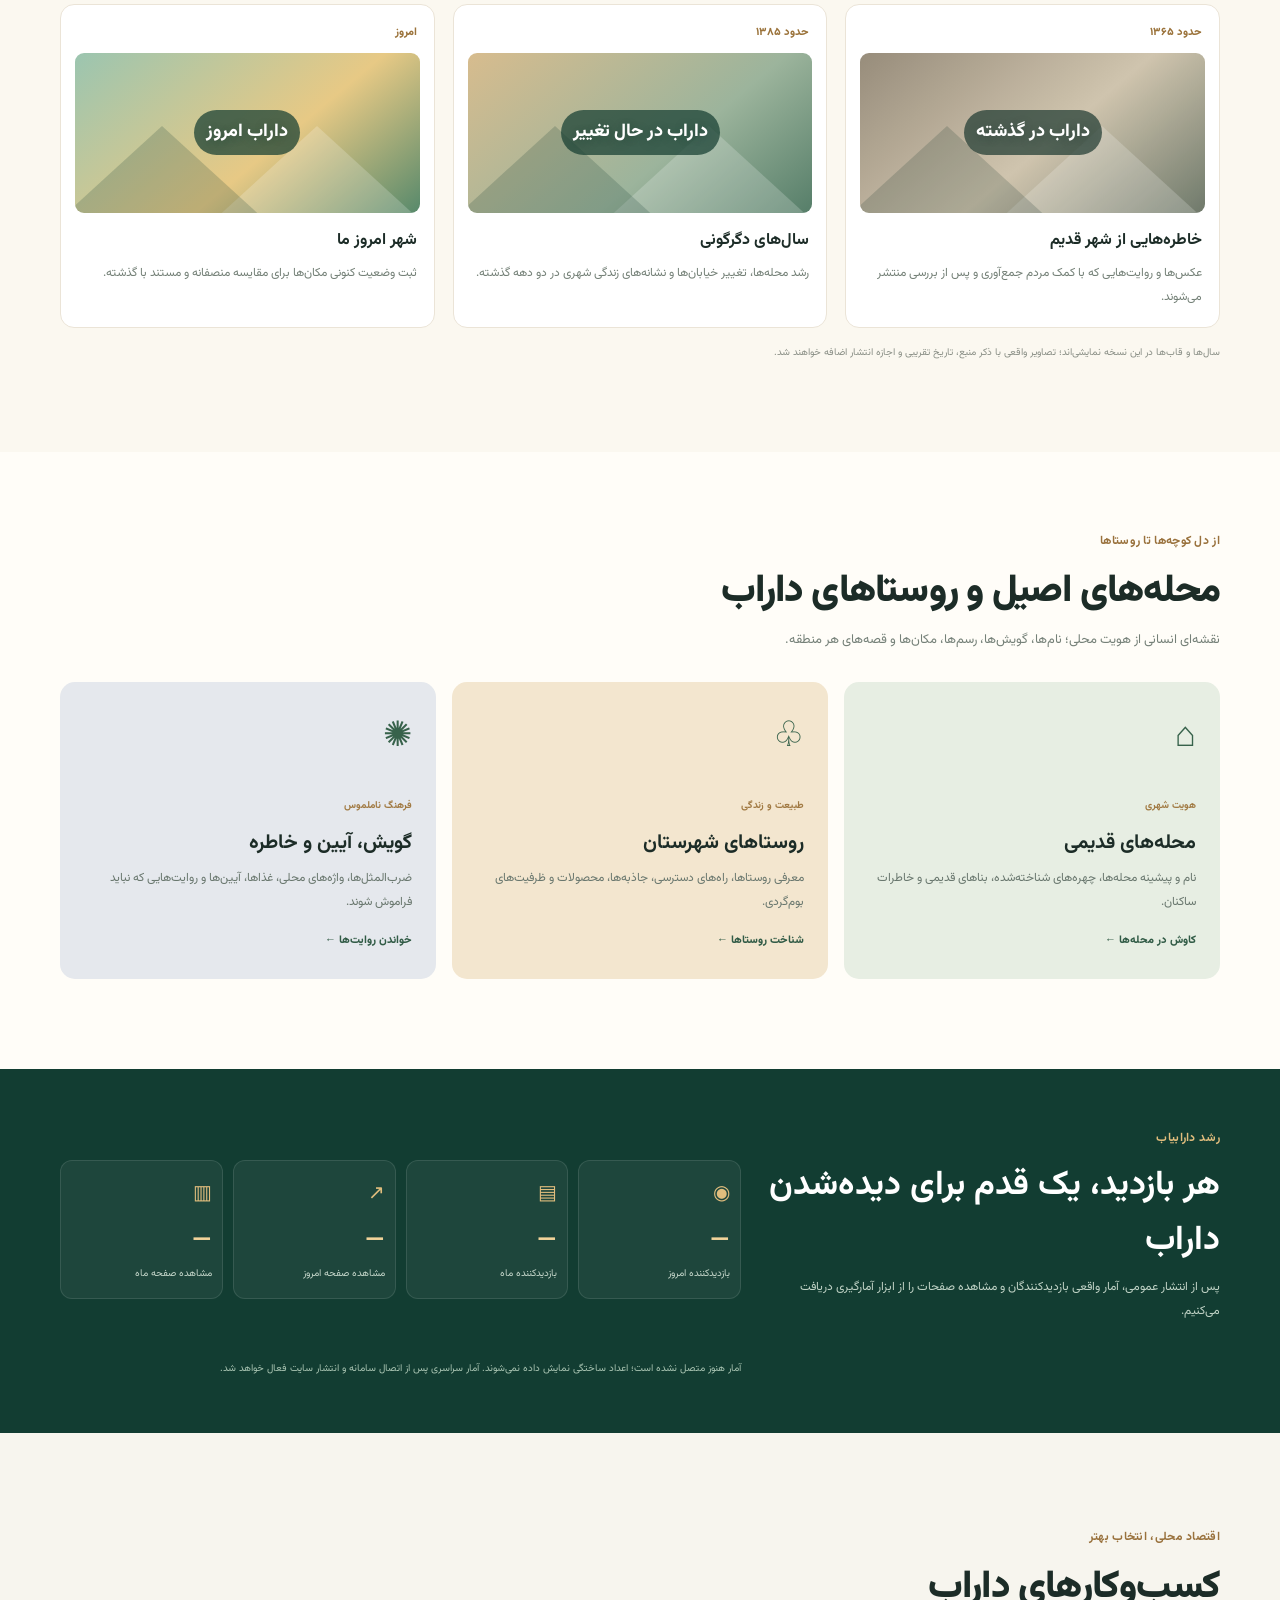
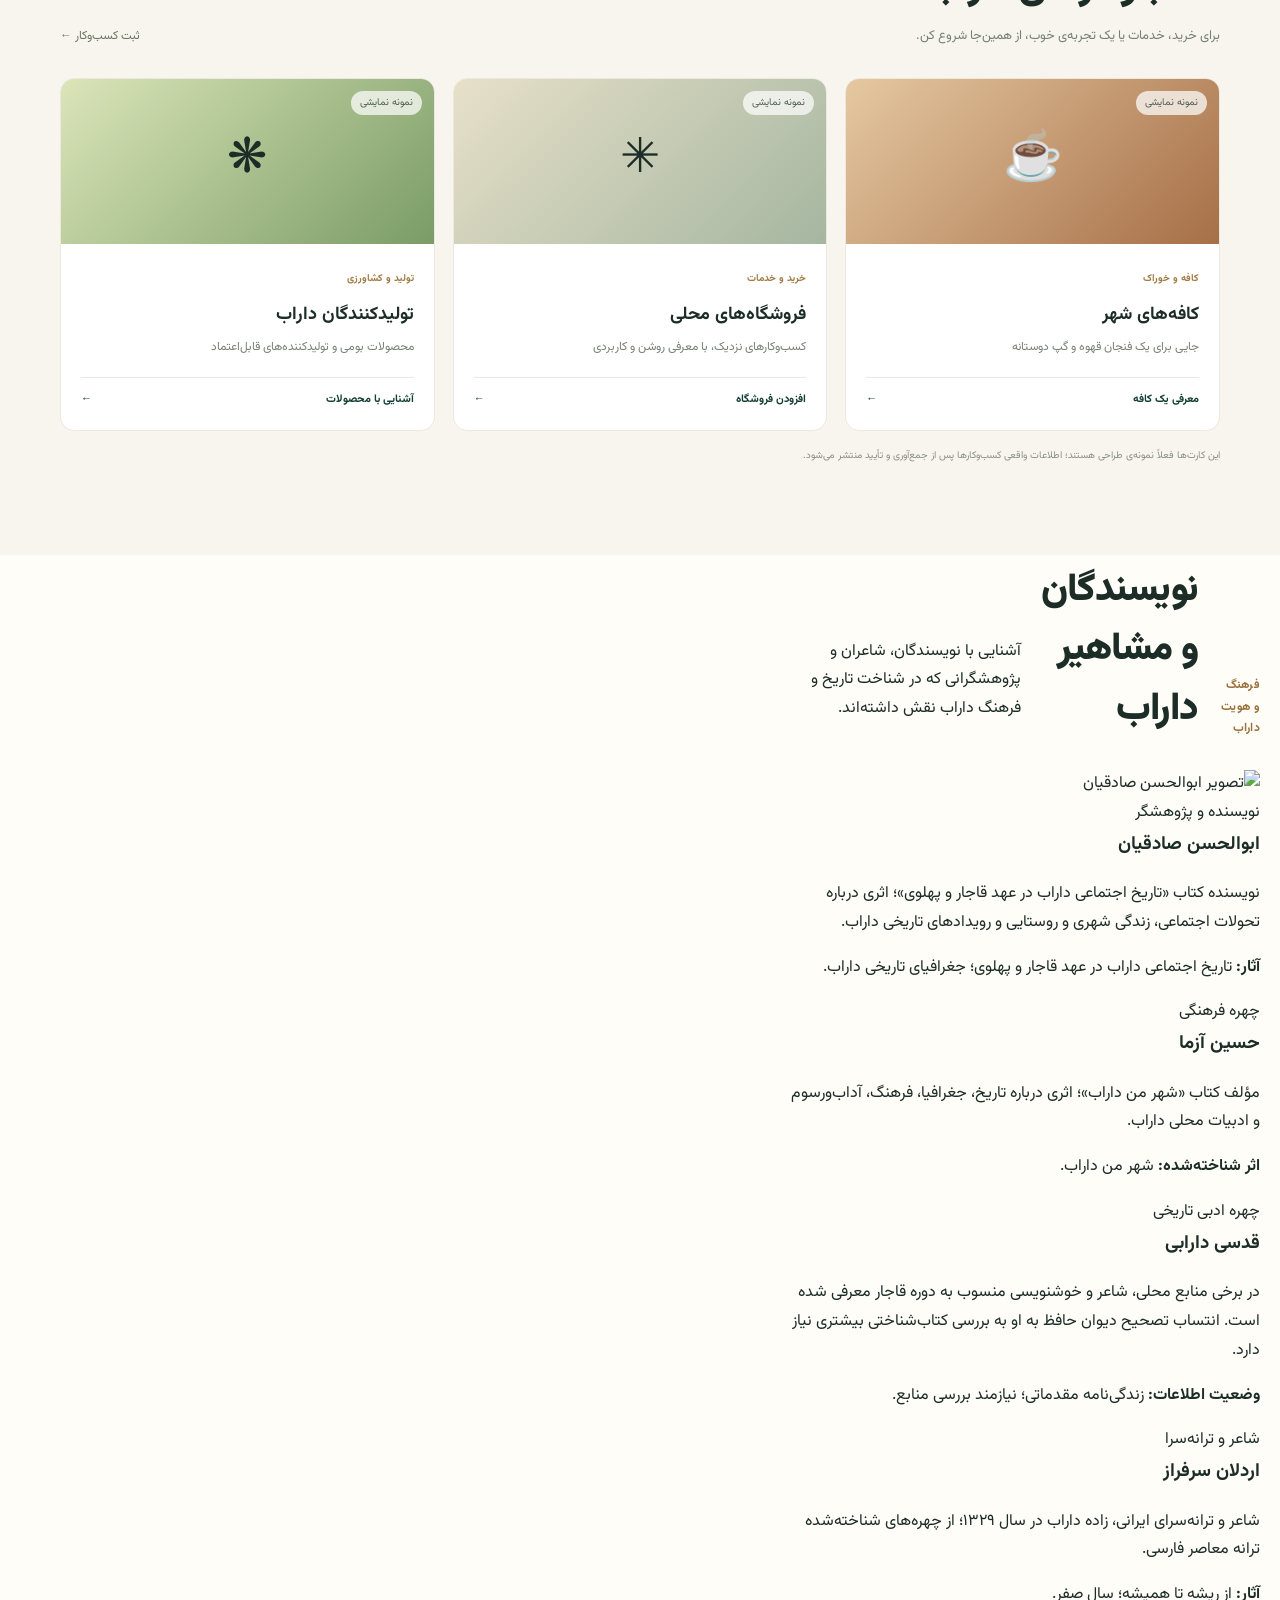
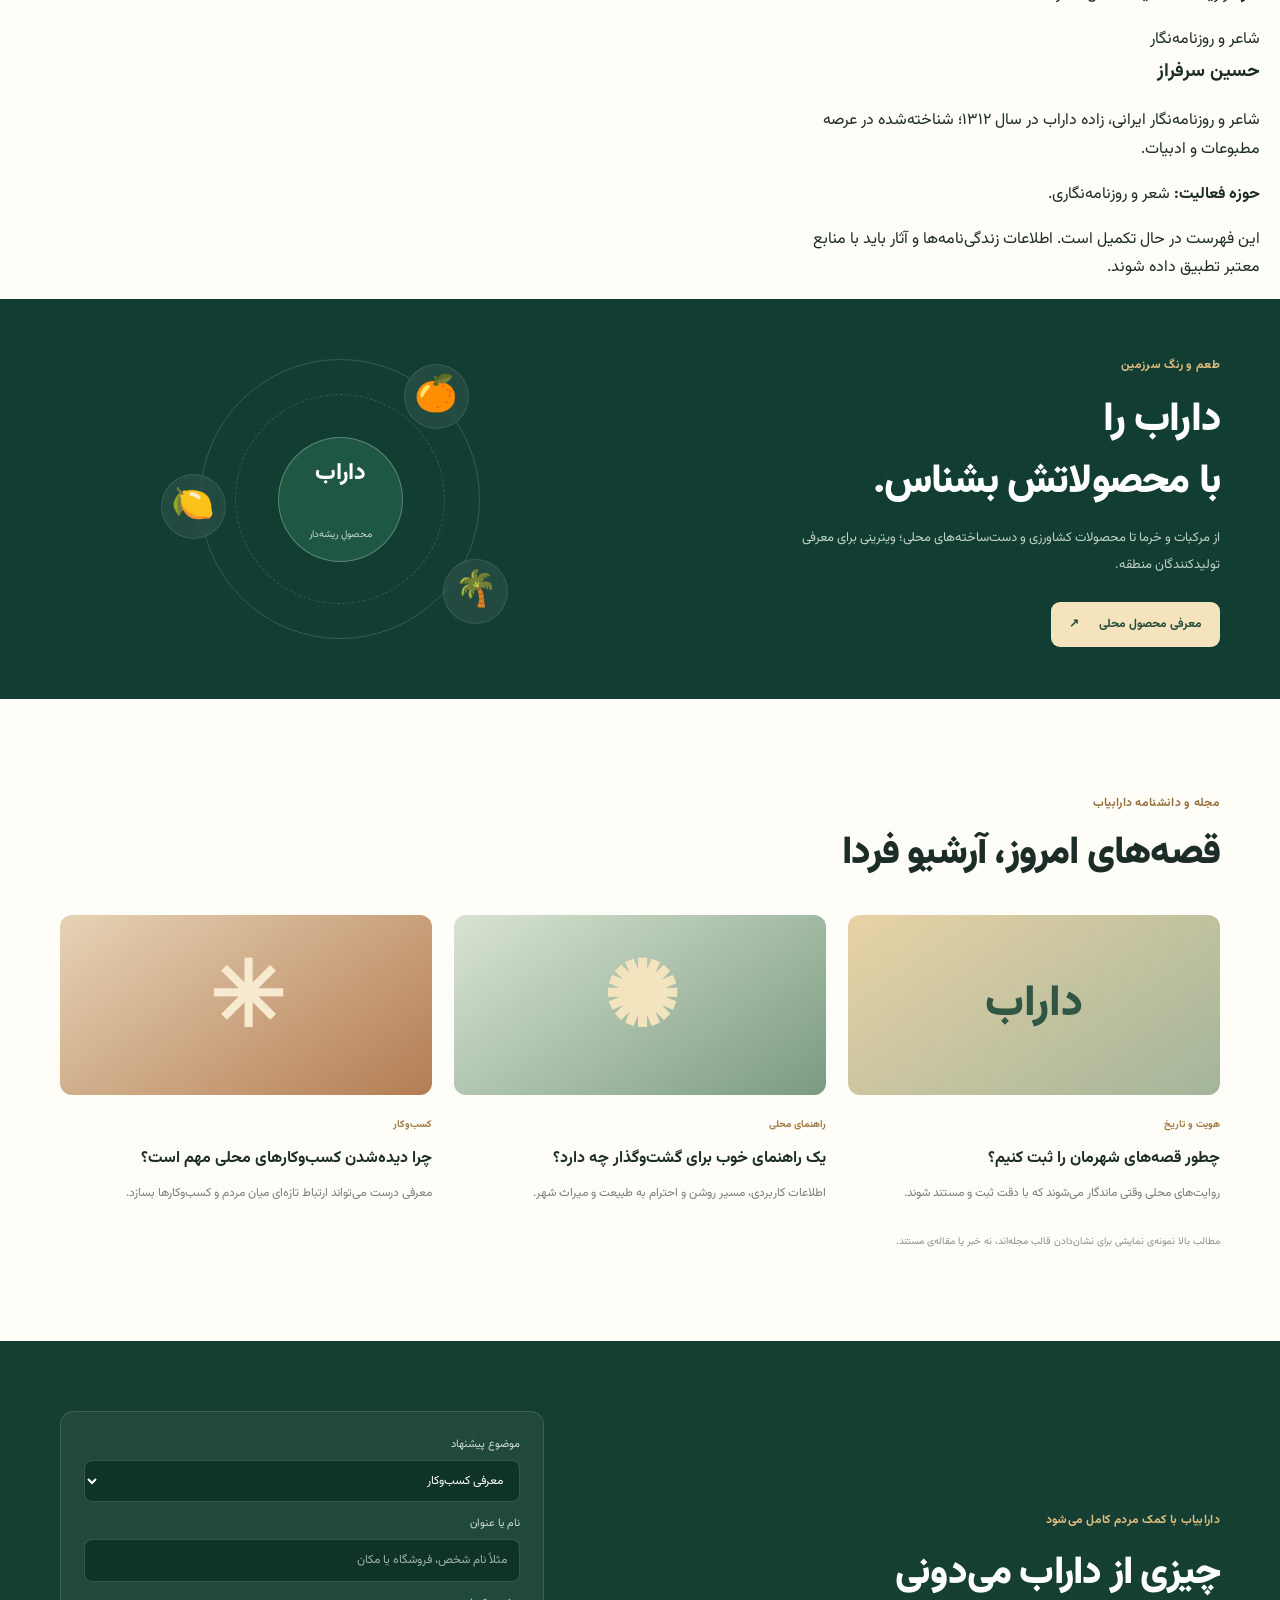
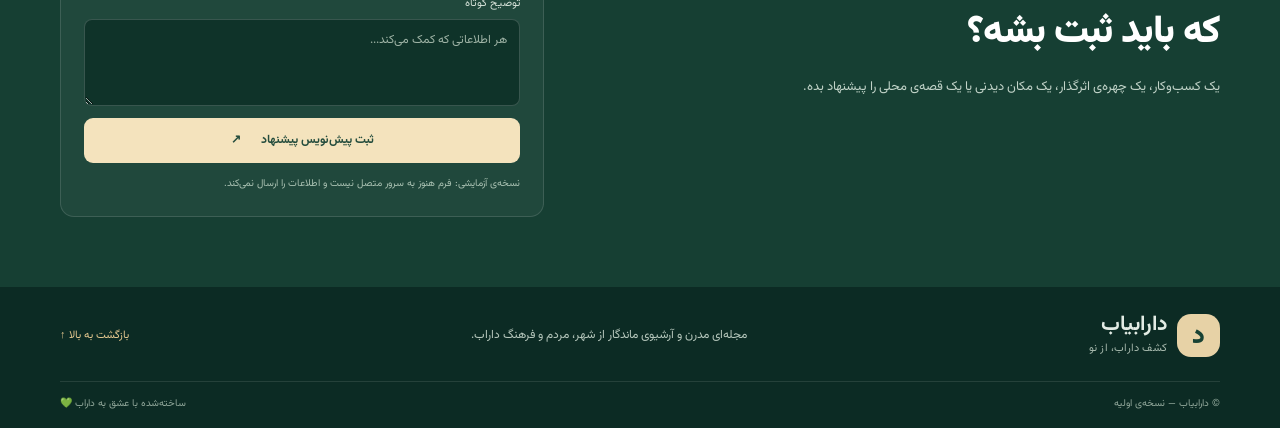
==== commit c74db084: "Update index.html" ====
--- a/index.html
+++ b/index.html
@@ -90,14 +90,114 @@
       </div>
     </section>
 
-    <section class="section container figures-section" id="figures">
-      <div class="figures-intro"><span class="kicker">ریشه‌های ما، روایت‌های ما</span><h2>مفاخر داراب؛<br><em>نام‌هایی که می‌مانند.</em></h2><p>از چهره‌های تاریخی تا نویسندگان، شاعران، پژوهشگران و هنرمندان معاصر. این بخش با منابع معتبر و روایت‌های مستند ساخته می‌شود.</p><a class="button button-dark" href="#submit">پیشنهاد یک چهره <span>↗</span></a></div>
-      <div class="figure-list">
-        <div class="figure-row"><span class="figure-symbol">ت</span><div><b>چهره‌های تاریخی</b><small>شخصیت‌ها و روایت‌های ریشه‌دار داراب</small></div><span class="row-arrow">←</span></div>
-        <div class="figure-row"><span class="figure-symbol">ق</span><div><b>نویسندگان و شاعران</b><small>کتاب‌ها، شعرها و میراث مکتوب</small></div><span class="row-arrow">←</span></div>
-        <div class="figure-row"><span class="figure-symbol">هن</span><div><b>هنرمندان و پژوهشگران</b><small>چهره‌های اثرگذار در فرهنگ و دانش</small></div><span class="row-arrow">←</span></div>
-        <div class="figure-row"><span class="figure-symbol">م</span><div><b>چهره‌های معاصر</b><small>افراد شناخته‌شده با پیوند روشن به داراب</small></div><span class="row-arrow">←</span></div>
-        <p class="notice">در انتشار زندگی‌نامه‌ها، پیوند فرد با داراب و منابع هر مطلب بررسی خواهد شد.</p>
+    <section class="figures-section" id="figures">
+  <div class="container">
+    <div class="section-head">
+      <span class="kicker">فرهنگ و هویت داراب</span>
+      <h2>نویسندگان و مشاهیر داراب</h2>
+      <p>
+        آشنایی با نویسندگان، شاعران و پژوهشگرانی که
+        در شناخت تاریخ و فرهنگ داراب نقش داشته‌اند.
+      </p>
+    </div>
+
+    <div class="figures-grid">
+
+      <article class="figure-card"
+        data-keywords="ابوالحسن صادقیان نویسنده پژوهشگر تاریخ اجتماعی داراب جغرافیای تاریخی داراب">
+        <img
+          src="images/abolhasan-sadeghian.jpg"
+          alt="تصویر ابوالحسن صادقیان"
+          loading="lazy">
+        <div class="figure-content">
+          <span class="figure-category">نویسنده و پژوهشگر</span>
+          <h3>ابوالحسن صادقیان</h3>
+          <p>
+            نویسنده کتاب «تاریخ اجتماعی داراب در عهد قاجار
+            و پهلوی»؛ اثری درباره تحولات اجتماعی، زندگی شهری
+            و روستایی و رویدادهای تاریخی داراب.
+          </p>
+          <p class="figure-works">
+            <strong>آثار:</strong>
+            تاریخ اجتماعی داراب در عهد قاجار و پهلوی؛
+            جغرافیای تاریخی داراب.
+          </p>
+        </div>
+      </article>
+
+      <article class="figure-card"
+        data-keywords="حسین آزما شاعر پژوهشگر شهر من داراب تاریخ جغرافیا فرهنگ آداب رسوم">
+        <div class="figure-content">
+          <span class="figure-category">چهره فرهنگی</span>
+          <h3>حسین آزما</h3>
+          <p>
+            مؤلف کتاب «شهر من داراب»؛ اثری درباره تاریخ،
+            جغرافیا، فرهنگ، آداب‌ورسوم و ادبیات محلی داراب.
+          </p>
+          <p class="figure-works">
+            <strong>اثر شناخته‌شده:</strong>
+            شهر من داراب.
+          </p>
+        </div>
+      </article>
+
+      <article class="figure-card"
+        data-keywords="قدسی دارابی شاعر خوشنویس مصحح دیوان حافظ قاجار">
+        <div class="figure-content">
+          <span class="figure-category">چهره ادبی تاریخی</span>
+          <h3>قدسی دارابی</h3>
+          <p>
+            در برخی منابع محلی، شاعر و خوشنویسی منسوب به
+            دوره قاجار معرفی شده است. انتساب تصحیح دیوان
+            حافظ به او به بررسی کتاب‌شناختی بیشتری نیاز دارد.
+          </p>
+          <p class="figure-works">
+            <strong>وضعیت اطلاعات:</strong>
+            زندگی‌نامه مقدماتی؛ نیازمند بررسی منابع.
+          </p>
+        </div>
+      </article>
+
+      <article class="figure-card"
+        data-keywords="اردلان سرفراز شاعر ترانه سرا داراب از ریشه تا همیشه سال صفر">
+        <div class="figure-content">
+          <span class="figure-category">شاعر و ترانه‌سرا</span>
+          <h3>اردلان سرفراز</h3>
+          <p>
+            شاعر و ترانه‌سرای ایرانی، زاده داراب در سال ۱۳۲۹؛
+            از چهره‌های شناخته‌شده ترانه معاصر فارسی.
+          </p>
+          <p class="figure-works">
+            <strong>آثار:</strong>
+            از ریشه تا همیشه؛ سال صفر.
+          </p>
+        </div>
+      </article>
+
+      <article class="figure-card"
+        data-keywords="حسین سرفراز شاعر روزنامه نگار حسین سردبیر داراب">
+        <div class="figure-content">
+          <span class="figure-category">شاعر و روزنامه‌نگار</span>
+          <h3>حسین سرفراز</h3>
+          <p>
+            شاعر و روزنامه‌نگار ایرانی، زاده داراب در سال
+            ۱۳۱۲؛ شناخته‌شده در عرصه مطبوعات و ادبیات.
+          </p>
+          <p class="figure-works">
+            <strong>حوزه فعالیت:</strong>
+            شعر و روزنامه‌نگاری.
+          </p>
+        </div>
+      </article>
+
+    </div>
+
+    <p class="figures-note">
+      این فهرست در حال تکمیل است. اطلاعات زندگی‌نامه‌ها
+      و آثار باید با منابع معتبر تطبیق داده شوند.
+    </p>
+  </div>
+    </section>
       </div>
     </section>
 
@@ -112,4 +212,4 @@
   <div class="toast" id="toast" role="status" aria-live="polite"></div>
   <script src="app.js"></script>
 </body>
-</html>+</html>
